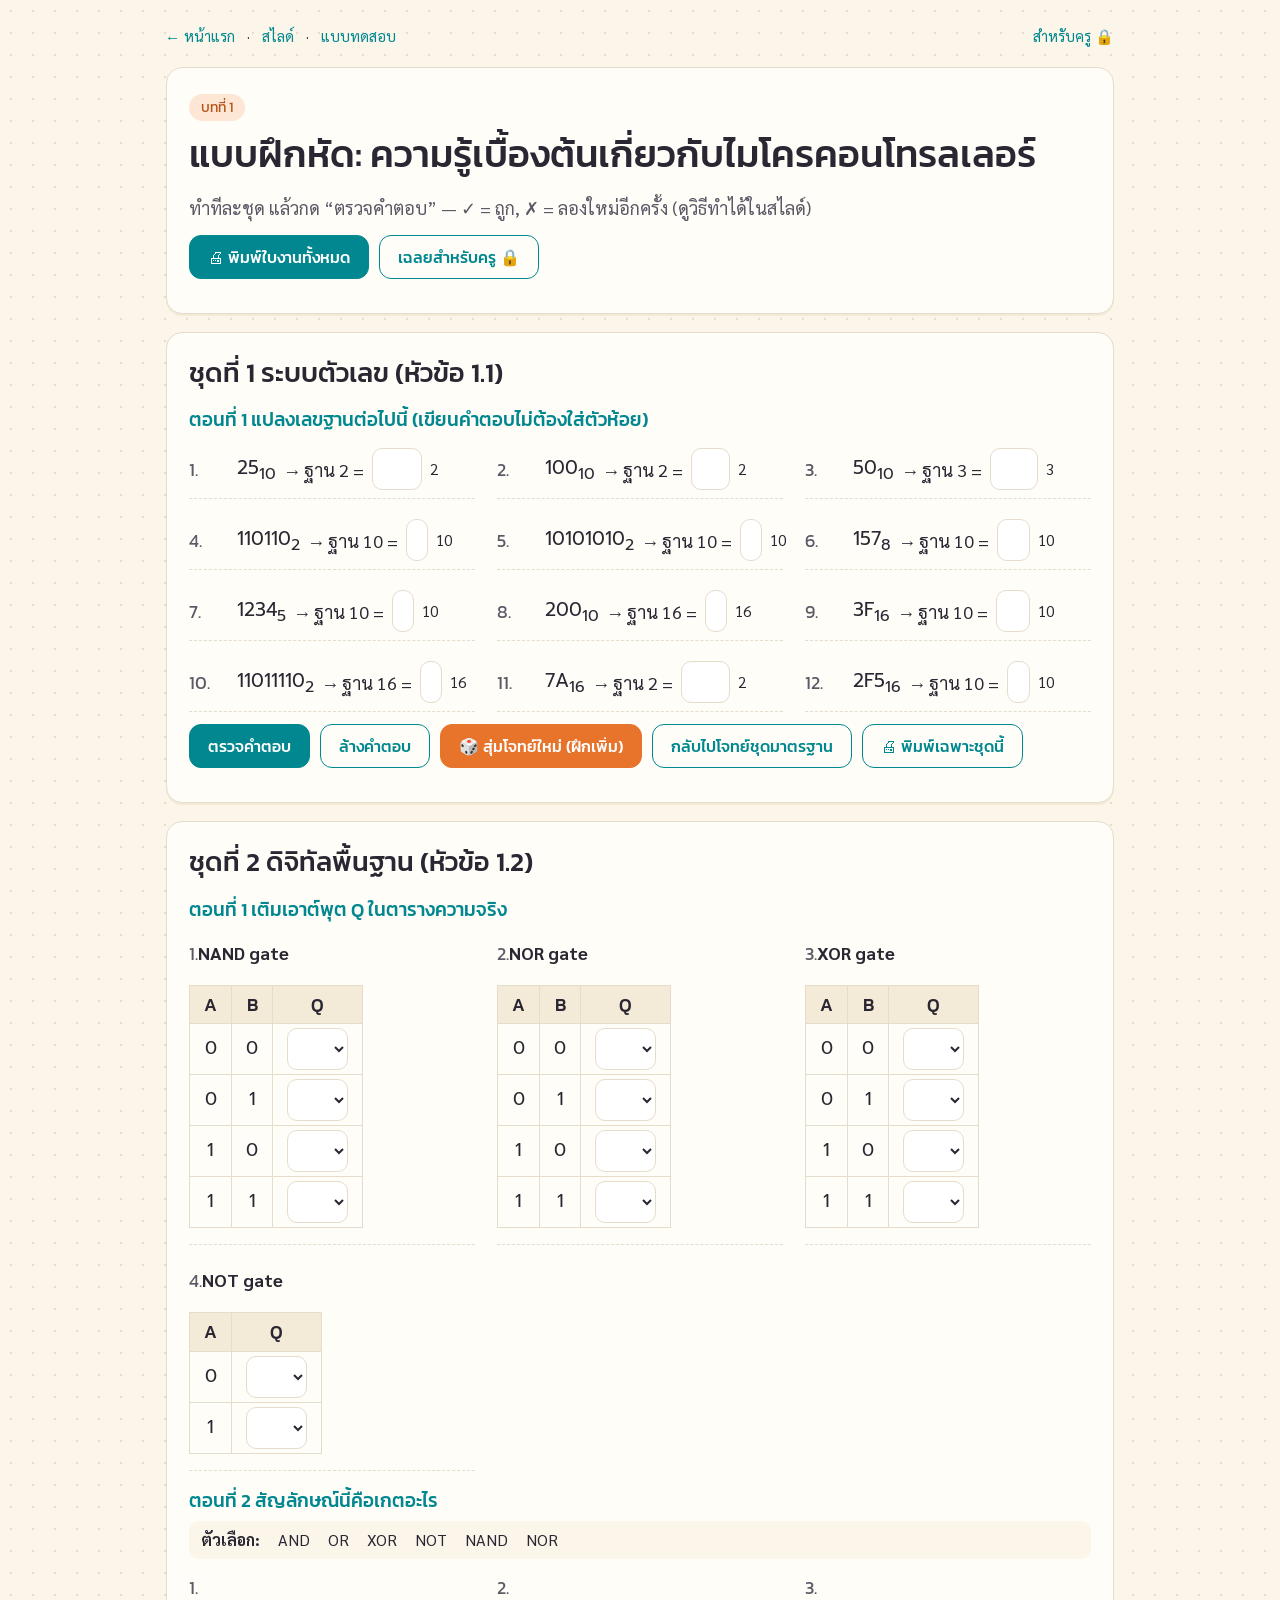
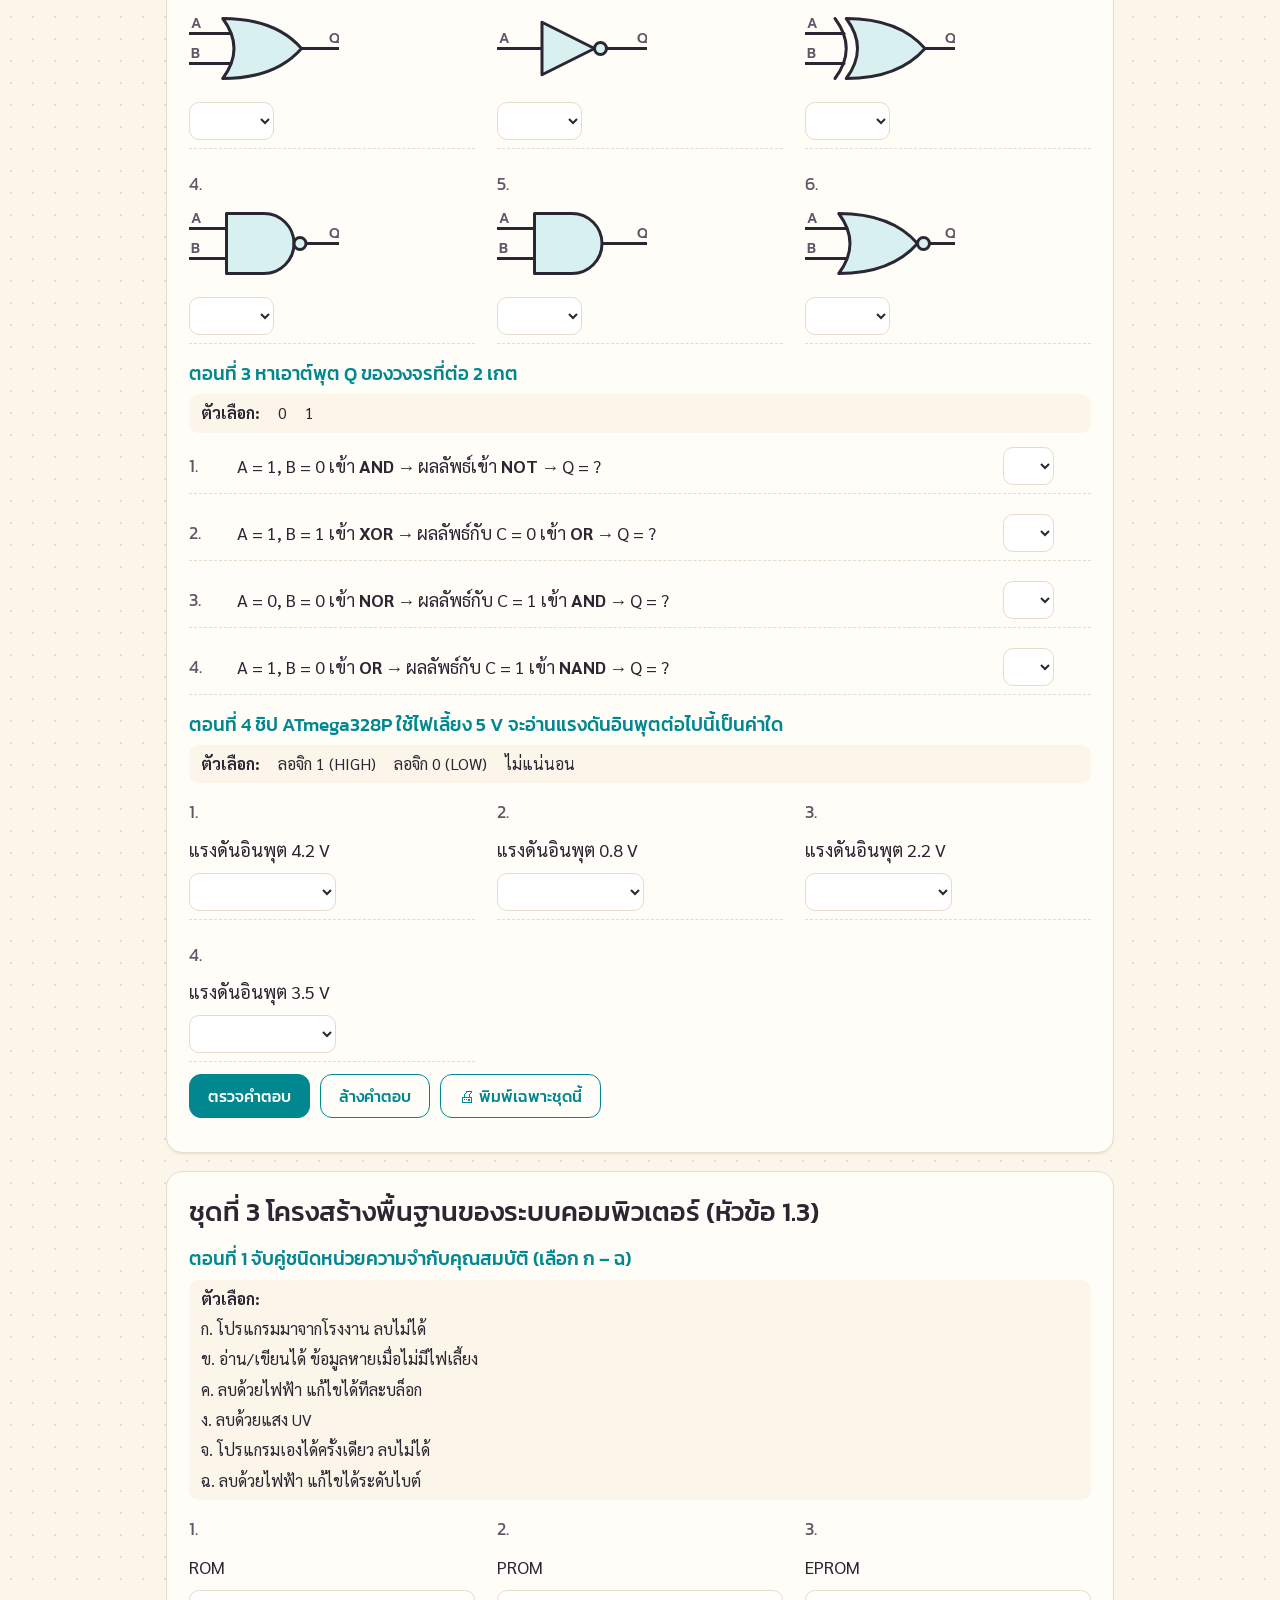
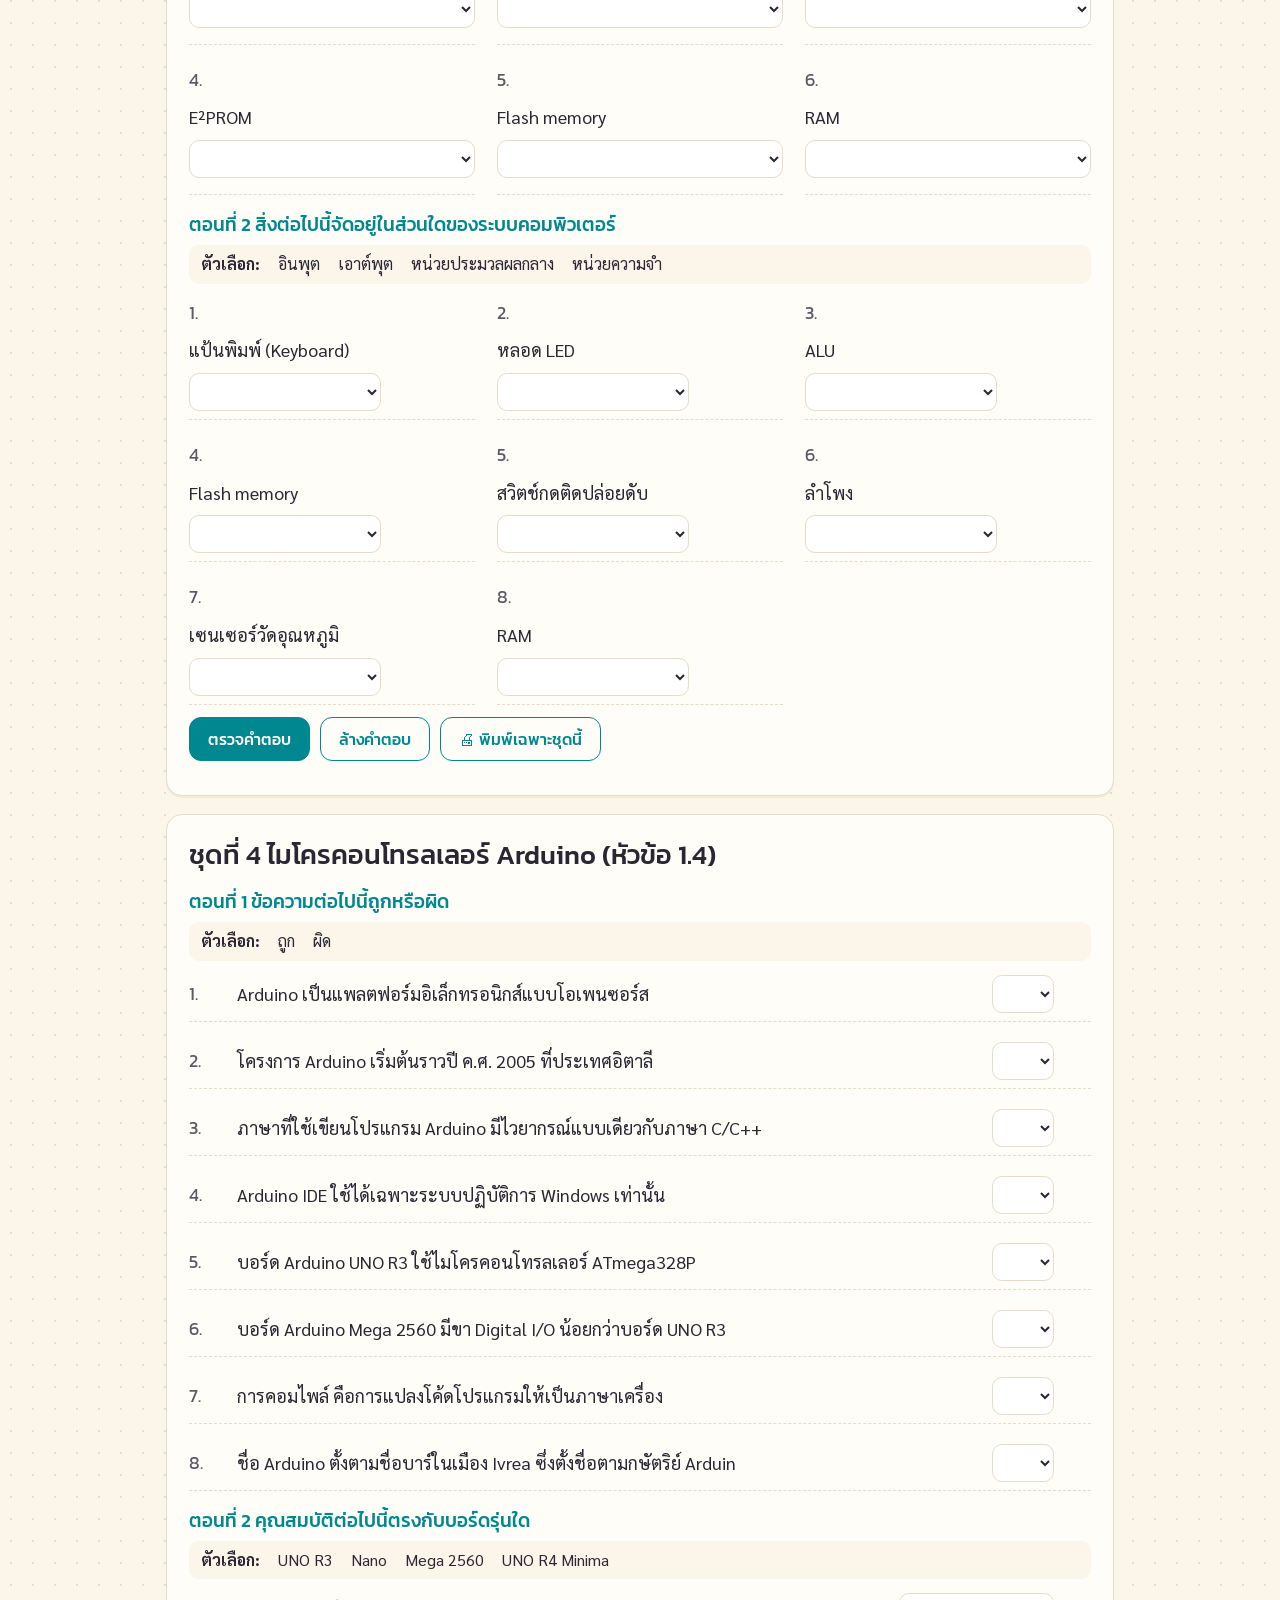
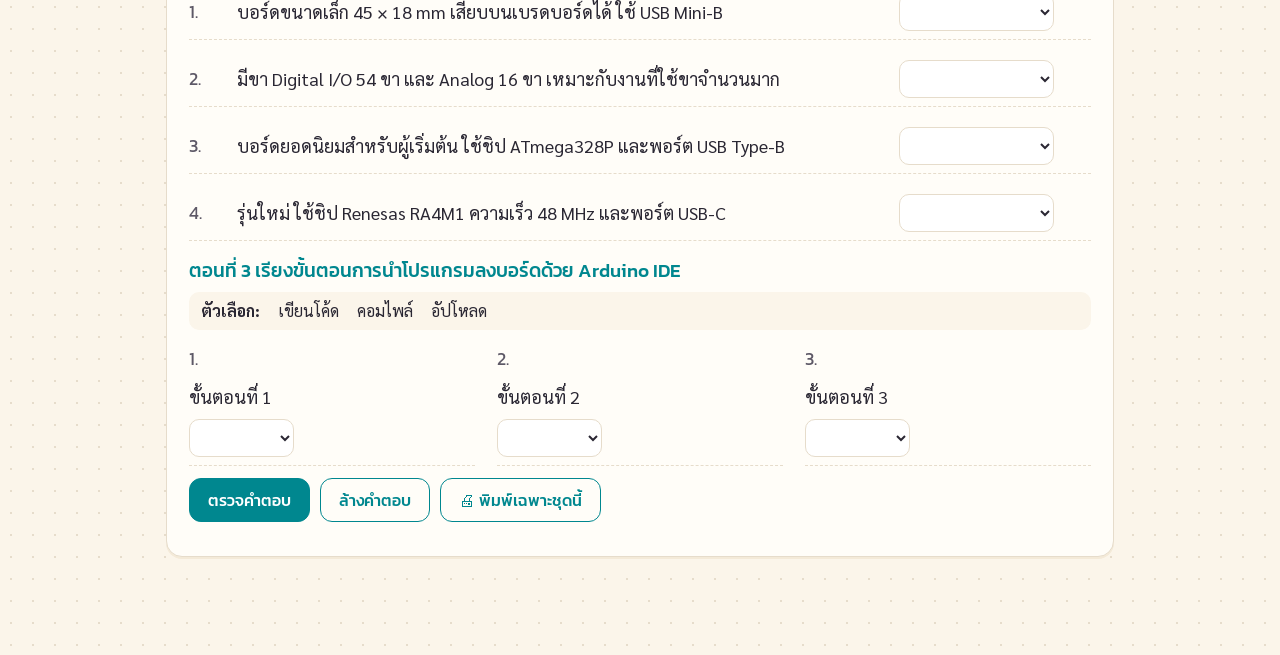
==== ch01/exercises.html @ 8cacf031 "Add chapter 1 lesson site: slides, exercises, quiz, teacher answer key Co-Authored-By: Claude Opus 5" ====
<!DOCTYPE html>
<html lang="th">
<head>
<meta charset="UTF-8">
<meta name="viewport" content="width=device-width, initial-scale=1.0">
<title>แบบฝึกหัด บทที่ 1</title>
<meta name="description" content="แบบฝึกหัด บทที่ 1 ความรู้เบื้องต้นเกี่ยวกับไมโครคอนโทรลเลอร์ ตรวจคำตอบทันทีและพิมพ์เป็นใบงานได้">
<link rel="preconnect" href="https://fonts.googleapis.com">
<link rel="preconnect" href="https://fonts.gstatic.com" crossorigin>
<link href="https://fonts.googleapis.com/css2?family=Kanit:wght@400;500&family=Sarabun:wght@400;700&family=Prompt:wght@400;500;700&display=swap" rel="stylesheet">
<link rel="stylesheet" href="../assets/css/theme.css">
<style>
    .set-head { display: flex; flex-wrap: wrap; align-items: center; gap: 10px; justify-content: space-between; }
    .part { margin-top: 18px; }
    .part h3 { color: var(--teal); }
    .items { display: grid; grid-template-columns: repeat(auto-fill, minmax(270px, 1fr)); gap: 12px 22px; }
    .items.wide { grid-template-columns: 1fr; }
    .item { display: flex; align-items: center; flex-wrap: wrap; gap: 8px; padding: 8px 0; border-bottom: 1px dashed var(--line); }
    .item .no { font-family: var(--font-display); color: var(--ink-soft); min-width: 2.2em; }
    .item .val { font-family: var(--font-mono); font-size: 19px; }
    .item input[type=text] { width: 7.5em; }
    .item.conv { flex-wrap: nowrap; white-space: nowrap; }
    .item select { max-width: 100%; }
    .item.sym { flex-direction: column; align-items: flex-start; }
    .item.tt { flex-direction: column; align-items: flex-start; }
    .item .qtext { flex: 1 1 260px; }
    .feedback { font-weight: 600; min-width: 1.6em; }
    .score { font-family: var(--font-display); font-size: 18px; }
    .tt select { width: 3.6em; font-family: var(--font-mono); }
    .opts { display: flex; flex-wrap: wrap; gap: 4px 18px; font-size: 16px; background: var(--cream); border-radius: 10px; padding: 6px 12px; margin-bottom: 6px; }
    .opts.col { flex-direction: column; }
    .random-note { display: none; }
    .random .random-note { display: block; }
    .sheet-head { border: 1.5px solid #000; padding: 8px 12px; margin-bottom: 8mm; font-size: 12.5pt; }
    .sheet-head .line { display: flex; gap: 16px; flex-wrap: wrap; margin-top: 4px; }
    .sheet-head .line span { white-space: nowrap; }
    @media (max-width: 560px) { .items { grid-template-columns: 1fr; } }
    @media print {
        .set + .set { break-before: page; }
        body[data-print-set] .set { display: none; }
        body[data-print-set="s1"] .set[data-set="s1"], body[data-print-set="s2"] .set[data-set="s2"],
        body[data-print-set="s3"] .set[data-set="s3"], body[data-print-set="s4"] .set[data-set="s4"] { display: block; break-before: auto; }
        .items { grid-template-columns: 1fr 1fr; gap: 2mm 10mm; }
        .items.wide { grid-template-columns: 1fr; }
        .item { padding: 2.5mm 0; border-bottom: none; }
        .doc .item input[type=text] { width: 34mm; }
        .doc .item select { min-width: 30mm; }
        .doc .tt select { min-width: 12mm; width: 12mm; }
        .score { display: none; }
        .opts { background: none; border: 1px solid #999; font-size: 12pt; }
        .part { break-inside: avoid; }
        .item.sym .gate-svg { margin: 1mm 0; }
        .gate-svg { width: 34mm; height: 17mm; }
    }
</style>
</head>
<body class="doc">
<div class="doc-wrap">
    <nav class="topbar no-print">
        <a href="../index.html">← หน้าแรก</a> · <a href="slides.html">สไลด์</a> · <a href="quiz.html">แบบทดสอบ</a>
        <span class="spacer"></span>
        <a href="answers.html">สำหรับครู 🔒</a>
    </nav>

    <!-- หัวกระดาษใบงาน (แสดงเฉพาะตอนพิมพ์) -->
    <div class="sheet-head print-only">
        <b>ใบงาน/แบบฝึกหัด บทที่ 1 ความรู้เบื้องต้นเกี่ยวกับไมโครคอนโทรลเลอร์</b> · วิชาไมโครคอนโทรลเลอร์
        <div class="line"><span>ชื่อ-สกุล ......................................................</span><span>ชั้น ...............</span><span>เลขที่ ........</span></div>
        <div class="line"><span>วันที่ ......../......../........</span><span>คะแนนที่ได้ ............ / <span class="total-print"></span></span></div>
    </div>

    <header class="card no-print">
        <span class="chip orange">บทที่ 1</span>
        <h1 style="margin-top:8px">แบบฝึกหัด: ความรู้เบื้องต้นเกี่ยวกับไมโครคอนโทรลเลอร์</h1>
        <p class="muted" style="margin:0">ทำทีละชุด แล้วกด “ตรวจคำตอบ” — ✓ = ถูก, ✗ = ลองใหม่อีกครั้ง (ดูวิธีทำได้ในสไลด์)</p>
        <div class="btn-row">
            <button class="btn" type="button" data-print="all">🖨 พิมพ์ใบงานทั้งหมด</button>
            <a class="btn ghost" href="answers.html">เฉลยสำหรับครู 🔒</a>
        </div>
    </header>

    <main id="sets"></main>
</div>

<script src="../assets/js/common.js"></script>
<script src="../assets/js/gates.js"></script>
<script src="exercises-data.js"></script>
<script src="check-data.js"></script>
<script>
/* ===========================================
   แบบฝึกหัด: สร้างโจทย์จาก exercises-data.js, ตรวจคำตอบด้วยค่าแฮชใน check-data.js
   =========================================== */
(function () {
    const C = LessonCommon, E = window.EXERCISES, H = window.CHECK;
    const root = document.getElementById('sets');
    const TH = ['ก', 'ข', 'ค', 'ง', 'จ', 'ฉ'];
    let total = 0;

    function convLabel(it) {
        return `<span class="val">${C.esc(it.value)}<sub>${it.from}</sub></span> → ฐาน ${it.to} =`;
    }

    function itemHTML(it, n) {
        const no = `<span class="no">${n}.</span>`;
        if (it.type === 'conv') {
            return `<div class="item conv" data-id="${it.id}">${no}${convLabel(it)}
                <input type="text" inputmode="text" autocomplete="off" aria-label="คำตอบข้อ ${n}"><sub>${it.to}</sub><span class="feedback"></span></div>`;
        }
        if (it.type === 'tt') {
            const rows = it.gate === 'NOT' ? [[0], [1]] : [[0, 0], [0, 1], [1, 0], [1, 1]];
            const head = it.gate === 'NOT' ? '<th>A</th><th>Q</th>' : '<th>A</th><th>B</th><th>Q</th>';
            const body = rows.map(r => `<tr>${r.map(v => `<td>${v}</td>`).join('')}<td><select aria-label="Q"><option value=""></option><option>0</option><option>1</option></select></td></tr>`).join('');
            return `<div class="item tt" data-id="${it.id}" data-tt="${it.gate}"><div>${no}<b>${it.gate} gate</b> <span class="feedback"></span></div>
                <table class="tt"><tr>${head}</tr>${body}</table></div>`;
        }
        const opts = '<option value=""></option>' + it.options.map(o => `<option>${C.esc(o)}</option>`).join('');
        if (it.gate) {
            return `<div class="item sym" data-id="${it.id}">${no}<span data-gate="${it.gate}"></span>
                <span><select aria-label="ชื่อเกตข้อ ${n}">${opts}</select> <span class="feedback"></span></span></div>`;
        }
        return `<div class="item" data-id="${it.id}">${no}<span class="qtext">${it.q}</span>
            <select aria-label="คำตอบข้อ ${n}">${opts}</select><span class="feedback"></span></div>`;
    }

    function partHTML(p) {
        const wide = p.items.some(it => it.type === 'pick' && !it.gate && (it.q || '').length > 26);
        let n = 0;
        // ตัวเลือกที่ใช้ร่วมกันทั้งตอน แสดงเป็นรายการ (จำเป็นตอนพิมพ์ เพราะกระดาษมองไม่เห็นในช่องเลือก)
        const o = p.items[0].options;
        const shared = o && p.items.every(it => it.options && it.options.join('|') === o.join('|'));
        const optList = shared ? `<div class="opts${o.some(x => x.length > 20) ? ' col' : ''}"><b>ตัวเลือก:</b> ${o.map(x => `<span>${C.esc(x)}</span>`).join('')}</div>` : '';
        return `<div class="part"><h3>${p.title}</h3>${optList}<div class="items${wide ? ' wide' : ''}">${p.items.map(it => itemHTML(it, ++n)).join('')}</div></div>`;
    }

    function countItems(set) {
        return set.parts.reduce((a, p) => a + p.items.reduce((b, it) => b + (it.type === 'tt' ? (it.gate === 'NOT' ? 2 : 4) : 1), 0), 0);
    }

    function renderSet(set) {
        const sec = document.createElement('section');
        sec.className = 'card set';
        sec.dataset.set = set.id;
        const max = countItems(set);
        total += max;
        sec.innerHTML = `
            <div class="set-head"><h2 style="margin:0">${set.title}</h2><span class="score" aria-live="polite"></span></div>
            <p class="note random-note no-print">โหมดฝึกเพิ่ม: โจทย์สุ่มใหม่ ตรวจแล้วจะแสดงคำตอบที่ถูกให้ด้วย</p>
            <div class="parts">${set.parts.map(partHTML).join('')}</div>
            <div class="btn-row">
                <button class="btn" type="button" data-act="check">ตรวจคำตอบ</button>
                <button class="btn ghost" type="button" data-act="clear">ล้างคำตอบ</button>
                ${set.random ? '<button class="btn orange" type="button" data-act="random">🎲 สุ่มโจทย์ใหม่ (ฝึกเพิ่ม)</button><button class="btn ghost" type="button" data-act="std">กลับไปโจทย์ชุดมาตรฐาน</button>' : ''}
                <button class="btn ghost" type="button" data-print="${set.id}">🖨 พิมพ์เฉพาะชุดนี้</button>
            </div>`;
        sec.dataset.max = max;
        root.appendChild(sec);
        Gates.render(sec);
    }

    /* --- ตรวจคำตอบ --- */
    function mark(el, ok) {
        el.classList.toggle('is-ok', ok === true);
        el.classList.toggle('is-bad', ok === false);
    }

    function checkSet(sec) {
        let got = 0;
        const random = sec.classList.contains('random');
        sec.querySelectorAll('.item').forEach(div => {
            const fb = div.querySelector('.feedback');
            if (div.classList.contains('tt')) {
                const fn = Gates.FN[div.dataset.tt];
                let all = true;
                div.querySelectorAll('tr').forEach((tr, i) => {
                    if (i === 0) return;
                    const ins = Array.from(tr.querySelectorAll('td')).slice(0, -1).map(td => +td.textContent);
                    const sel = tr.querySelector('select');
                    if (sel.value === '') { mark(sel, null); all = false; return; }
                    const ok = +sel.value === fn(...ins);
                    mark(sel, ok); if (ok) got++; else all = false;
                });
                fb.innerHTML = all ? '<span class="ok">✓</span>' : '';
                return;
            }
            const inp = div.querySelector('input, select');
            if (inp.value.trim() === '') { mark(inp, null); fb.textContent = ''; return; }
            let ok;
            if (random) {
                ok = C.norm(inp.value) === C.norm(div.dataset.ans);
            } else {
                ok = C.answerHash(H.salt, div.dataset.id, inp.value) === H.h[div.dataset.id];
            }
            mark(inp, ok);
            if (ok) got++;
            fb.innerHTML = ok ? '<span class="ok">✓</span>' : '<span class="bad">✗</span>' + (random ? ` <span class="muted">(${C.esc(div.dataset.ans)})</span>` : '');
        });
        sec.querySelector('.score').textContent = `ได้ ${got} / ${sec.dataset.max} คะแนน`;
    }

    function clearSet(sec) {
        sec.querySelectorAll('input, select').forEach(i => { i.value = ''; mark(i, null); });
        sec.querySelectorAll('.feedback').forEach(f => f.textContent = '');
        sec.querySelector('.score').textContent = '';
    }

    /* --- โหมดสุ่มโจทย์ชุดที่ 1 (คำตอบคำนวณจากโจทย์) --- */
    function randomItems() {
        const r = (a, b) => a + Math.floor(Math.random() * (b - a + 1));
        const kinds = [
            () => ({ value: String(r(10, 255)), from: 10, to: 2 }),
            () => ({ value: String(r(10, 255)), from: 10, to: 2 }),
            () => ({ value: String(r(20, 120)), from: 10, to: [3, 4, 5, 8][r(0, 3)] }),
            () => ({ value: r(5, 255).toString(2), from: 2, to: 10 }),
            () => ({ value: r(5, 255).toString(2), from: 2, to: 10 }),
            () => { const b = [3, 5, 8][r(0, 2)]; return { value: r(20, 400).toString(b), from: b, to: 10 }; },
            () => ({ value: String(r(30, 999)), from: 10, to: 16 }),
            () => ({ value: r(16, 4095).toString(16).toUpperCase(), from: 16, to: 10 }),
            () => ({ value: r(16, 255).toString(2), from: 2, to: 16 }),
            () => ({ value: r(16, 255).toString(16).toUpperCase(), from: 16, to: 2 }),
            () => ({ value: String(r(256, 2000)), from: 10, to: 16 }),
            () => ({ value: r(256, 4095).toString(16).toUpperCase(), from: 16, to: 10 })
        ];
        return kinds.map((k, i) => Object.assign({ id: 'r' + i, type: 'conv' }, k()));
    }

    function setRandom(sec, on) {
        const set = E.sets.find(s => s.id === sec.dataset.set);
        const items = on ? randomItems() : set.parts[0].items;
        sec.classList.toggle('random', on);
        const part = { title: set.parts[0].title, items };
        sec.querySelector('.parts').innerHTML = partHTML(part);
        if (on) items.forEach(it => {
            sec.querySelector(`[data-id="${it.id}"]`).dataset.ans = parseInt(it.value, it.from).toString(it.to).toUpperCase();
        });
        sec.querySelector('.score').textContent = '';
    }

    /* --- พิมพ์ใบงาน (ช่องคำตอบว่าง) --- */
    function printSheet(which) {
        document.body.classList.add('print-blank');
        if (which !== 'all') document.body.dataset.printSet = which; else delete document.body.dataset.printSet;
        const max = which === 'all' ? total : +root.querySelector(`[data-set="${which}"]`).dataset.max;
        document.querySelector('.total-print').textContent = max;
        // โหมดสุ่มไม่ตรงกับเฉลย จึงกลับไปโจทย์มาตรฐานก่อนพิมพ์
        root.querySelectorAll('.set.random').forEach(sec => setRandom(sec, false));
        window.print();
    }
    window.addEventListener('afterprint', () => { document.body.classList.remove('print-blank'); delete document.body.dataset.printSet; });

    E.sets.forEach(renderSet);
    document.querySelector('.total-print').textContent = total;

    document.addEventListener('click', e => {
        const p = e.target.closest('[data-print]');
        if (p) { printSheet(p.dataset.print); return; }
        const b = e.target.closest('[data-act]'); if (!b) return;
        const sec = b.closest('.set');
        ({ check: () => checkSet(sec), clear: () => clearSet(sec), random: () => setRandom(sec, true), std: () => setRandom(sec, false) })[b.dataset.act]();
    });
})();
</script>
</body>
</html>
---- assets/css/theme.css ----
/* ===========================================
   THEME TOKENS — ใช้ร่วมกันทุกหน้า (สไลด์ แบบฝึกหัด แบบทดสอบ เฉลย)
   เปลี่ยนสีทั้งเว็บได้ที่ :root ด้านล่าง
   =========================================== */
:root {
    /* พื้นและหมึก — โทนขาวอบอุ่น */
    --paper: #fffdf8;
    --cream: #fbf5ea;
    --cream-deep: #f4ead8;
    --ink: #2a2733;
    --ink-soft: #5d5866;
    --line: #e6dccb;

    /* สีเน้น */
    --teal: #00878f;          /* โทนเดียวกับสี Arduino */
    --teal-soft: #d8f0ef;
    --orange: #e8742c;
    --orange-soft: #fde6d4;
    --sun: #f7b733;
    --sun-soft: #fff1cc;
    --blue: #3b6fd4;
    --blue-soft: #dfe8fa;
    --rose: #d6455d;
    --rose-soft: #fbe0e4;
    --green: #2e9b57;
    --green-soft: #dcf3e3;

    /* ลอจิก 1 / 0 */
    --hi: #e8742c;
    --lo: #a8a1b0;

    /* ฟอนต์: หัวข้อ Kanit / เนื้อหา Sarabun (ไทยมีหัว อ่านง่ายบนโปรเจกเตอร์) / ตัวเลข Prompt
       (เลือกฟอนต์ที่เลข 0 ไม่มีขีดทับ เพื่อไม่ให้สับสนกับ Ø ตอนเรียนเลขฐาน) */
    --font-display: 'Kanit', 'Sarabun', sans-serif;
    --font-body: 'Sarabun', sans-serif;
    --font-mono: 'Prompt', 'Sarabun', sans-serif;
}

* { box-sizing: border-box; }
body { font-variant-numeric: tabular-nums; }

/* ===========================================
   DOCUMENT PAGES (index / exercises / quiz / answers)
   =========================================== */
body.doc {
    margin: 0;
    background: var(--cream);
    background-image: radial-gradient(var(--line) 1px, transparent 1px);
    background-size: 22px 22px;
    color: var(--ink);
    font-family: var(--font-body);
    font-size: 18px;
    line-height: 1.65;
}

.doc-wrap {
    max-width: 980px;
    margin: 0 auto;
    padding: 24px 16px 80px;
}

.doc h1, .doc h2, .doc h3 {
    font-family: var(--font-display);
    font-weight: 500;
    line-height: 1.3;
    margin: 0 0 .4em;
}
.doc h1 { font-size: clamp(26px, 4vw, 38px); }
.doc h2 { font-size: clamp(21px, 3vw, 27px); }
.doc h3 { font-size: 19px; }

.doc a { color: var(--teal); }

.topbar {
    display: flex;
    align-items: center;
    gap: 12px;
    flex-wrap: wrap;
    margin-bottom: 18px;
    font-size: 15px;
}
.topbar a { text-decoration: none; }
.topbar .spacer { flex: 1; }

.card {
    background: var(--paper);
    border: 1px solid var(--line);
    border-radius: 16px;
    padding: 22px 22px;
    margin: 0 0 18px;
    box-shadow: 0 2px 0 var(--cream-deep);
}

.chip {
    display: inline-block;
    padding: 2px 12px;
    border-radius: 999px;
    font-size: 14px;
    font-family: var(--font-display);
    background: var(--teal-soft);
    color: var(--teal);
}
.chip.orange { background: var(--orange-soft); color: #b5531a; }
.chip.blue { background: var(--blue-soft); color: var(--blue); }
.chip.rose { background: var(--rose-soft); color: var(--rose); }
.chip.sun { background: var(--sun-soft); color: #9a6a00; }

.btn {
    display: inline-flex;
    align-items: center;
    gap: 8px;
    font: 500 16px var(--font-display);
    padding: 9px 18px;
    border-radius: 12px;
    border: 1.5px solid var(--teal);
    background: var(--teal);
    color: #fff;
    cursor: pointer;
    text-decoration: none;
}
.btn:hover { filter: brightness(1.08); }
.btn.ghost { background: var(--paper); color: var(--teal); }
.doc a.btn { color: #fff; }
.doc a.btn.ghost { color: var(--teal); }
.btn.orange { background: var(--orange); border-color: var(--orange); }
.btn.small { padding: 5px 12px; font-size: 14px; border-radius: 9px; }
.btn:focus-visible, input:focus-visible, select:focus-visible { outline: 3px solid var(--sun); outline-offset: 2px; }

.btn-row { display: flex; flex-wrap: wrap; gap: 10px; margin: 12px 0; }

.doc input[type=text], .doc input[type=password], .doc select {
    font: 18px var(--font-mono);
    padding: 6px 10px;
    border: 1.5px solid var(--line);
    border-radius: 10px;
    background: #fff;
    color: var(--ink);
    min-width: 0;
}
.doc input.name-field { font-family: var(--font-body); }
.doc select { font-family: var(--font-body); font-size: 17px; }

.ok { color: var(--green); font-weight: 600; }
.bad { color: var(--rose); font-weight: 600; }
.is-ok { border-color: var(--green) !important; background: var(--green-soft) !important; }
.is-bad { border-color: var(--rose) !important; background: var(--rose-soft) !important; }

.muted { color: var(--ink-soft); }
.note {
    border-left: 4px solid var(--sun);
    background: var(--sun-soft);
    padding: 10px 14px;
    border-radius: 0 10px 10px 0;
    font-size: 16px;
}

table.tt { border-collapse: collapse; margin: 8px 0; font-family: var(--font-mono); }
table.tt th, table.tt td { border: 1px solid var(--line); padding: 4px 14px; text-align: center; }
table.tt th { background: var(--cream-deep); font-family: var(--font-display); font-weight: 500; }

.gate-svg { width: 150px; height: 75px; }
.gate-svg path, .gate-svg circle { stroke: var(--ink); stroke-width: 4; fill: var(--teal-soft); stroke-linejoin: round; }
.gate-svg line, .gate-svg .wire { stroke: var(--ink); stroke-width: 4; fill: none; stroke-linecap: round; }
.gate-svg text { font: 600 18px var(--font-mono); fill: var(--ink-soft); stroke: none; }

.print-only { display: none; }

/* ===========================================
   PRINT (A4) — ใบงาน / ข้อสอบ / เฉลย
   =========================================== */
@page { size: A4 portrait; margin: 14mm 14mm 16mm; }

@media print {
    body.doc { background: #fff; font-size: 13.5pt; line-height: 1.5; }
    .doc-wrap { max-width: none; padding: 0; }
    .no-print, .topbar, .btn, .btn-row { display: none !important; }
    .print-only { display: block; }
    .card { border: none; box-shadow: none; padding: 0; margin: 0 0 10mm; background: none; }
    h2, h3 { break-after: avoid; }
    .item, .q, .avoid-break { break-inside: avoid; }
    .page-break { break-before: page; }
    .chip { border: 1px solid #999; background: none !important; color: #000 !important; }
    .doc input[type=text], .doc select {
        border: none;
        border-bottom: 1.2px dotted #000;
        border-radius: 0;
        background: none !important;
        -webkit-appearance: none;
        appearance: none;
    }
    .is-ok, .is-bad { background: none !important; }
    .feedback { display: none !important; }
    body.print-blank .doc input[type=text], body.print-blank .doc select { color: transparent !important; }
    a { color: #000; text-decoration: none; }
}
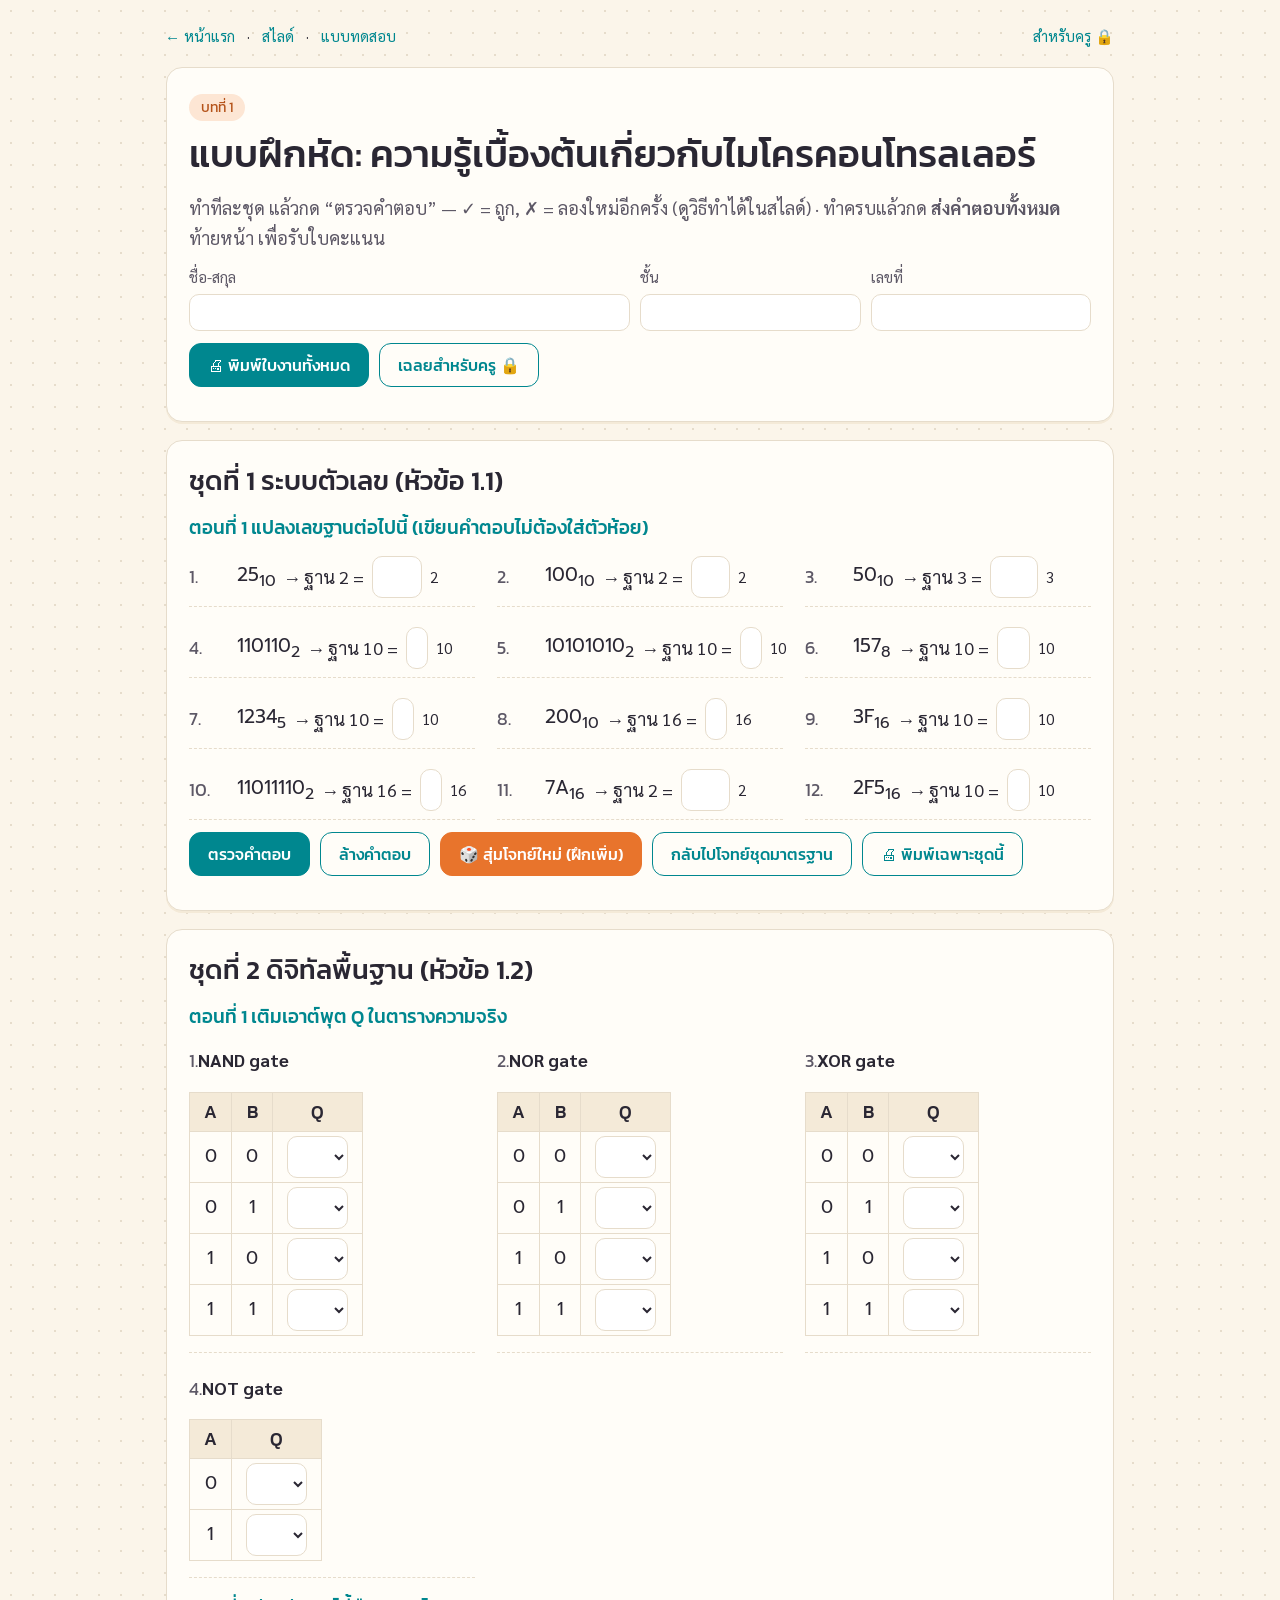
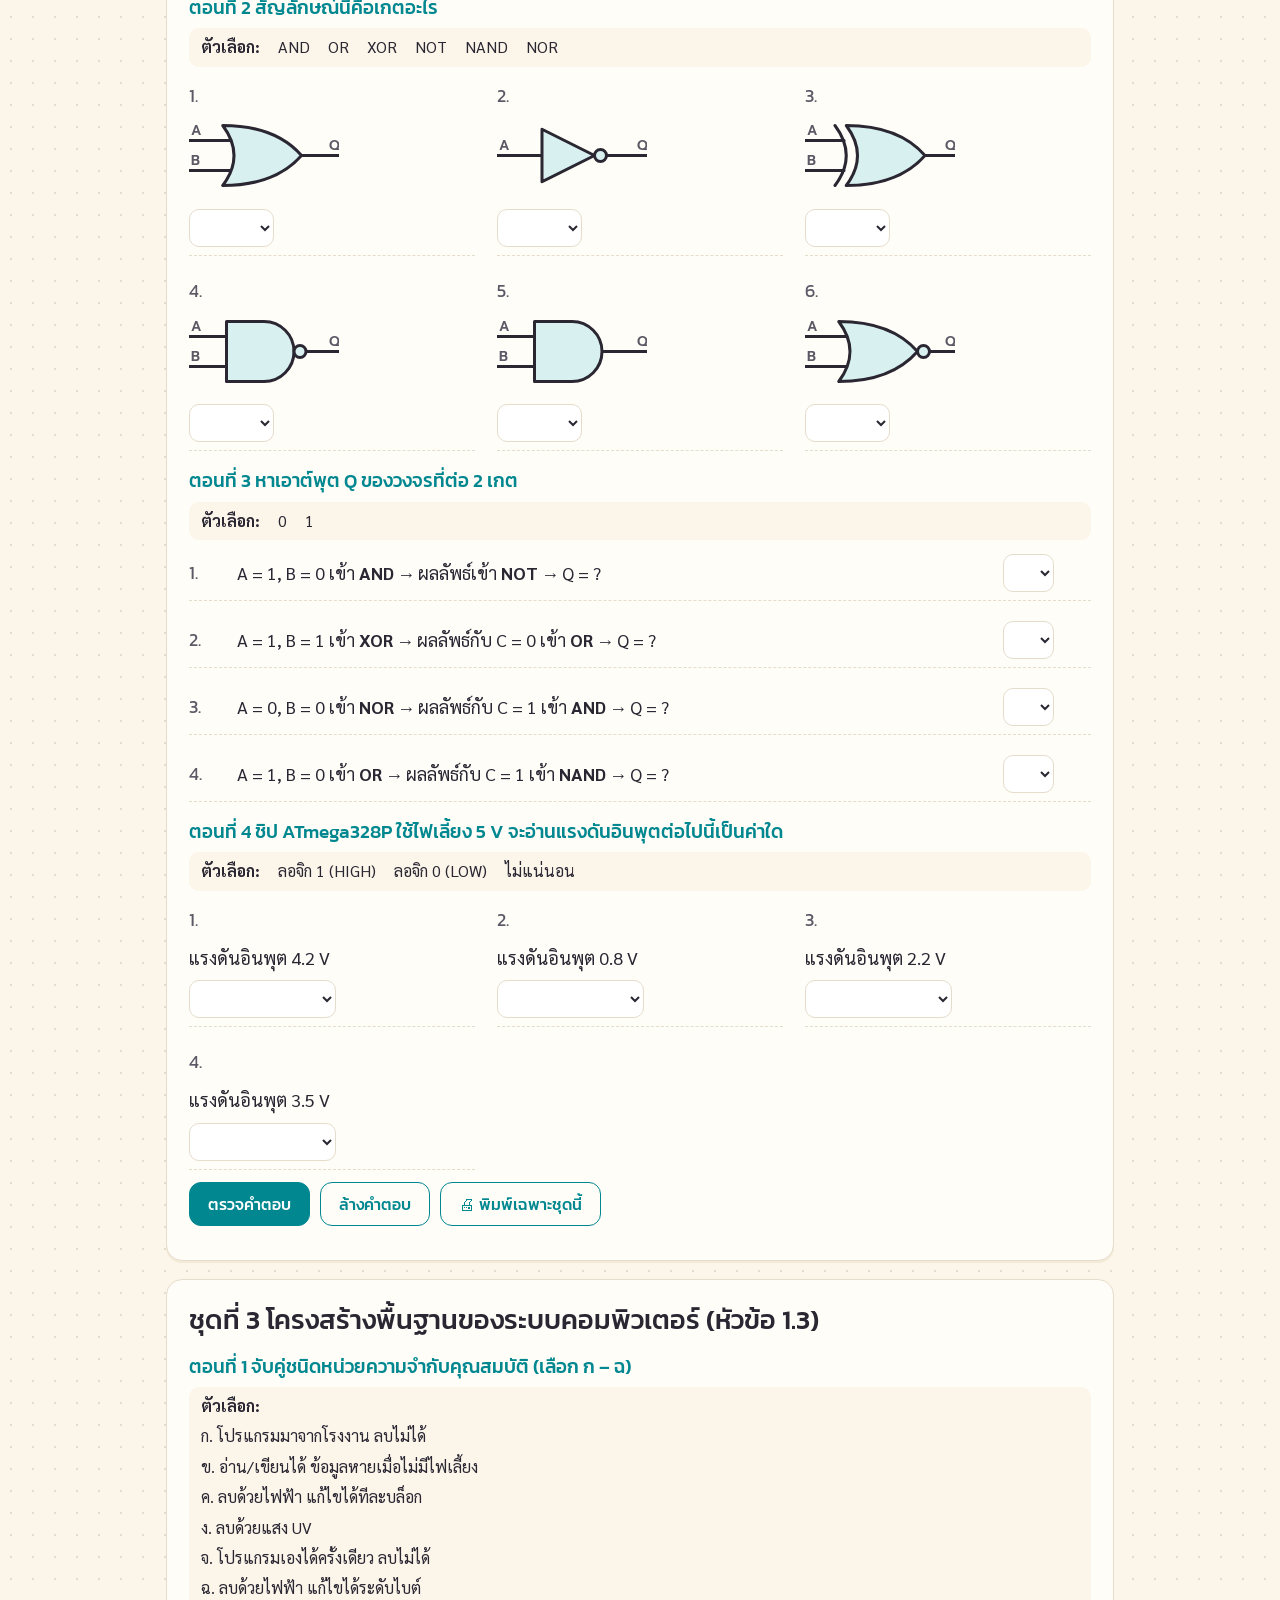
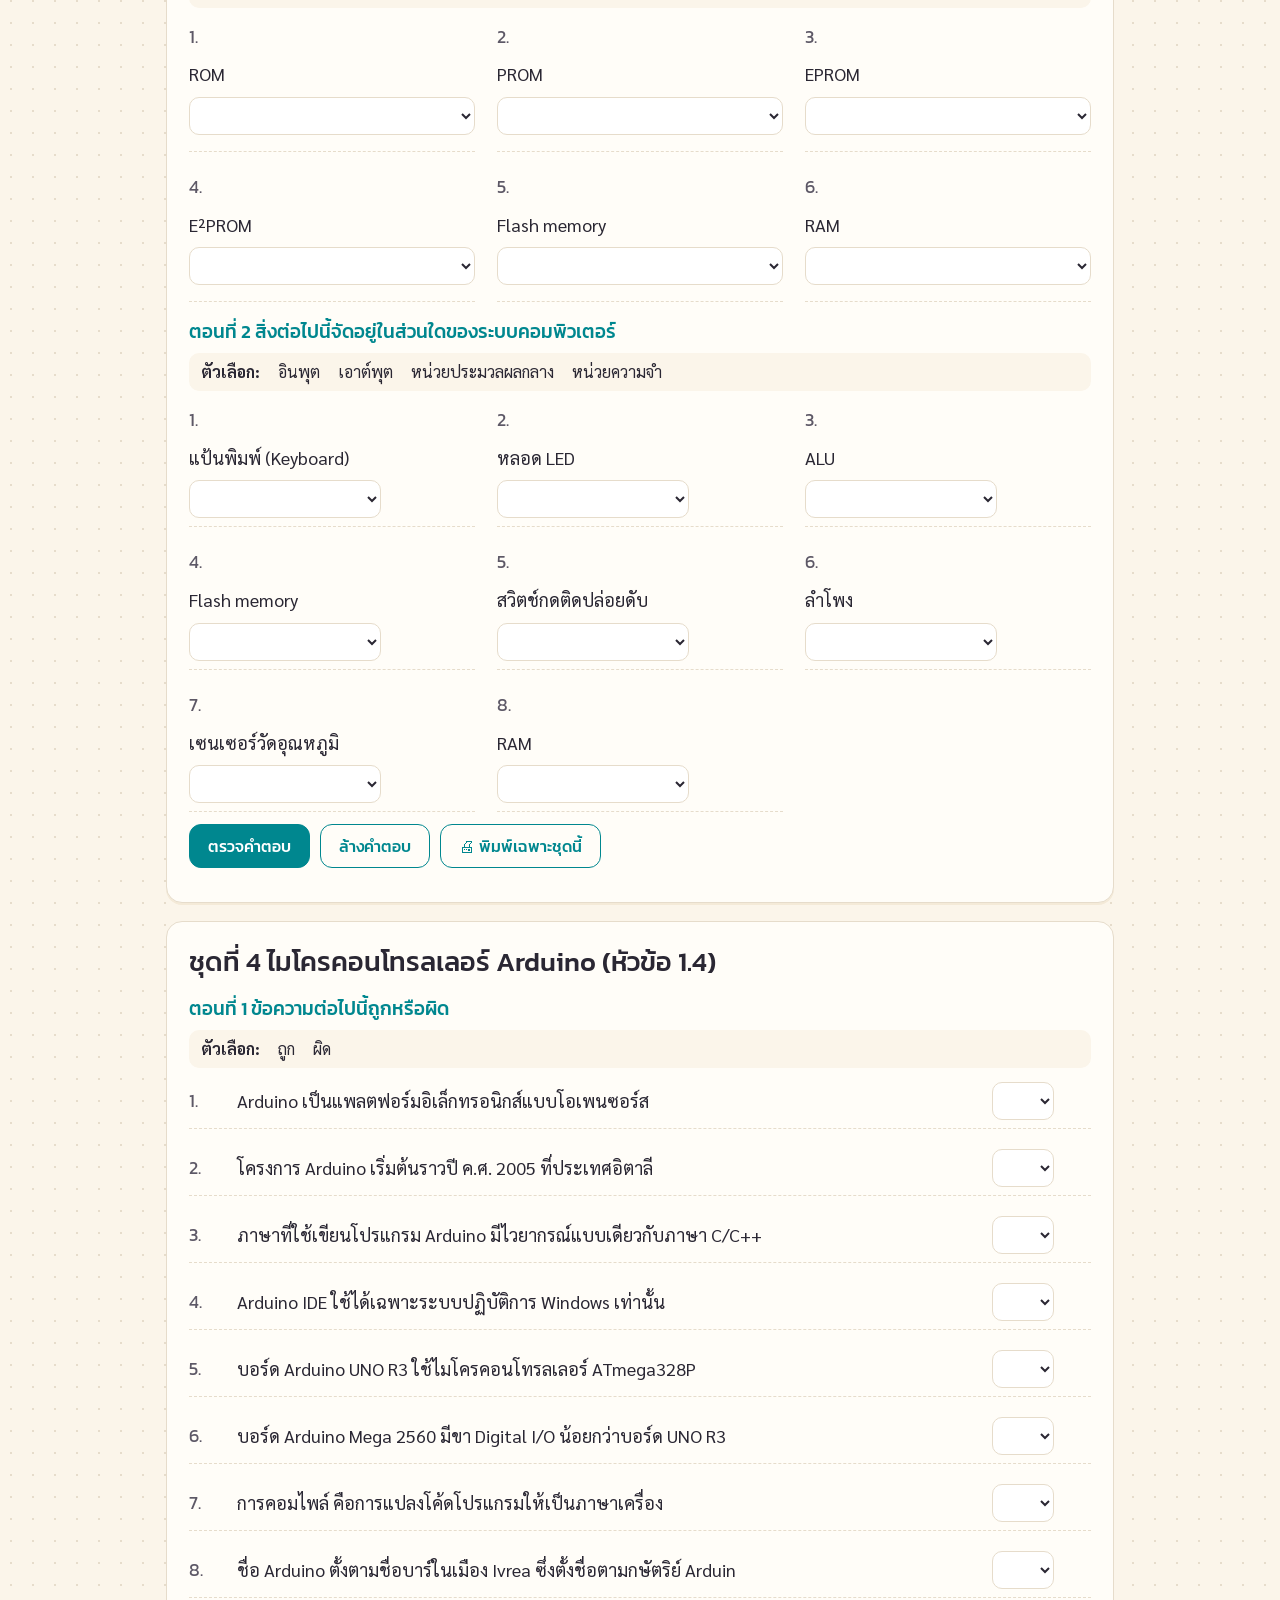
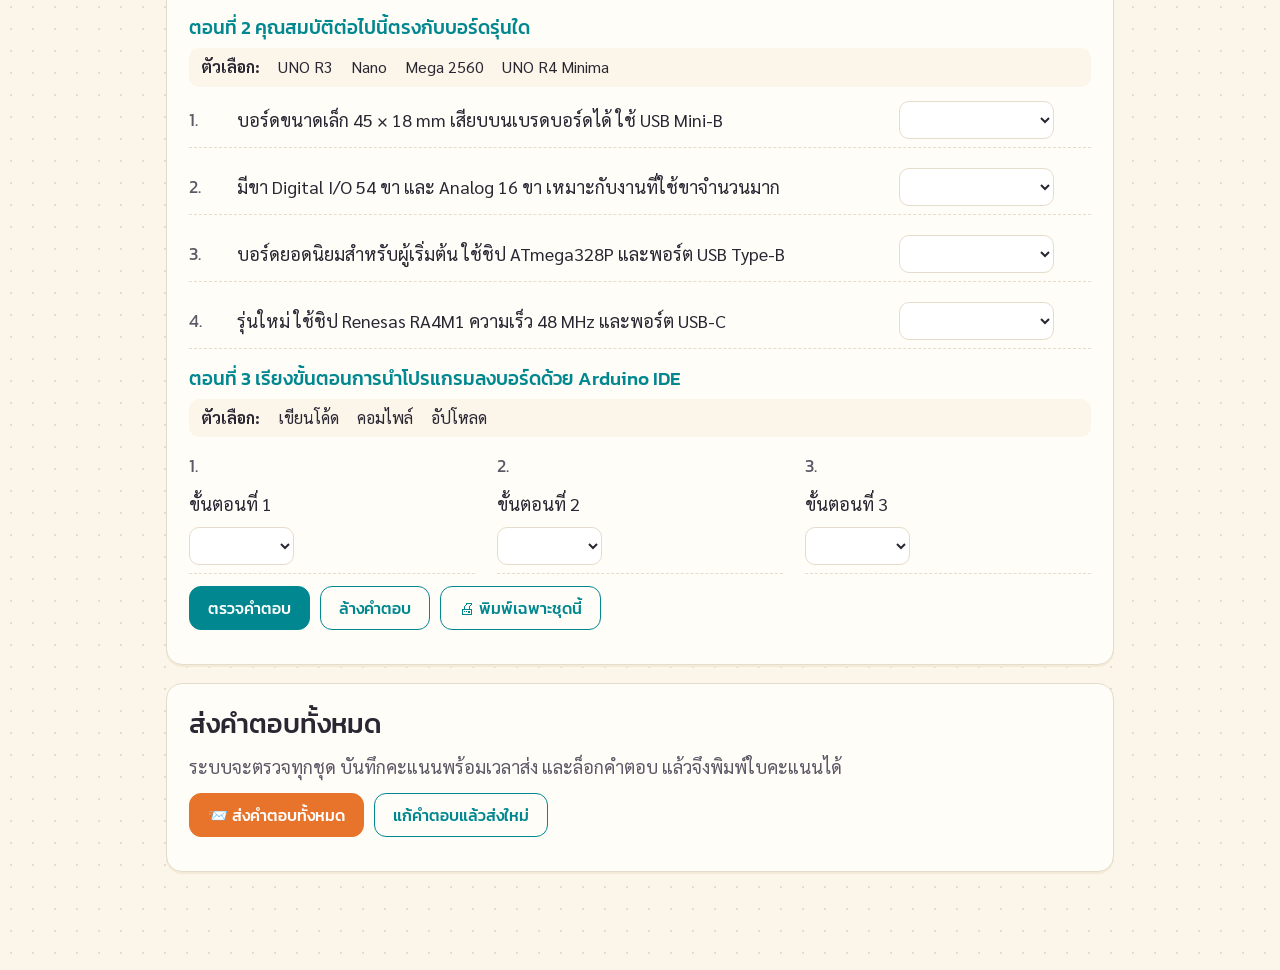
==== commit 93ce7e47: "Add submit + printable score sheet to quiz and exercises Students submit once, the score and submit " ====
--- a/ch01/exercises.html
+++ b/ch01/exercises.html
@@ -29,6 +29,12 @@
     .tt select { width: 3.6em; font-family: var(--font-mono); }
     .opts { display: flex; flex-wrap: wrap; gap: 4px 18px; font-size: 16px; background: var(--cream); border-radius: 10px; padding: 6px 12px; margin-bottom: 6px; }
     .opts.col { flex-direction: column; }
+    .who { display: grid; grid-template-columns: 2fr 1fr 1fr; gap: 10px; }
+    .who label { display: flex; flex-direction: column; font-size: 15px; color: var(--ink-soft); gap: 4px; }
+    .who input { width: 100%; }
+    .btn:disabled { opacity: .45; cursor: not-allowed; }
+    #result .big { font: 500 40px var(--font-display); color: var(--teal); }
+    @media (max-width: 620px) { .who { grid-template-columns: 1fr 1fr; } .who label:first-child { grid-column: 1 / -1; } }
     .random-note { display: none; }
     .random .random-note { display: block; }
     .sheet-head { border: 1.5px solid #000; padding: 8px 12px; margin-bottom: 8mm; font-size: 12.5pt; }
@@ -72,7 +78,12 @@
     <header class="card no-print">
         <span class="chip orange">บทที่ 1</span>
         <h1 style="margin-top:8px">แบบฝึกหัด: ความรู้เบื้องต้นเกี่ยวกับไมโครคอนโทรลเลอร์</h1>
-        <p class="muted" style="margin:0">ทำทีละชุด แล้วกด “ตรวจคำตอบ” — ✓ = ถูก, ✗ = ลองใหม่อีกครั้ง (ดูวิธีทำได้ในสไลด์)</p>
+        <p class="muted" style="margin:0 0 12px">ทำทีละชุด แล้วกด “ตรวจคำตอบ” — ✓ = ถูก, ✗ = ลองใหม่อีกครั้ง (ดูวิธีทำได้ในสไลด์) · ทำครบแล้วกด <b>ส่งคำตอบทั้งหมด</b> ท้ายหน้า เพื่อรับใบคะแนน</p>
+        <div class="who">
+            <label>ชื่อ-สกุล <input class="name-field" type="text" id="name" autocomplete="name"></label>
+            <label>ชั้น <input class="name-field" type="text" id="room"></label>
+            <label>เลขที่ <input class="name-field" type="text" id="no" inputmode="numeric"></label>
+        </div>
         <div class="btn-row">
             <button class="btn" type="button" data-print="all">🖨 พิมพ์ใบงานทั้งหมด</button>
             <a class="btn ghost" href="answers.html">เฉลยสำหรับครู 🔒</a>
@@ -80,12 +91,26 @@
     </header>
 
     <main id="sets"></main>
+
+    <section class="card no-print" id="submitBox">
+        <h2>ส่งคำตอบทั้งหมด</h2>
+        <p class="muted" style="margin:0 0 6px">ระบบจะตรวจทุกชุด บันทึกคะแนนพร้อมเวลาส่ง และล็อกคำตอบ แล้วจึงพิมพ์ใบคะแนนได้</p>
+        <div class="btn-row">
+            <button class="btn orange" type="button" id="submitAll">📨 ส่งคำตอบทั้งหมด</button>
+            <button class="btn ghost" type="button" id="unlockAll" hidden>แก้คำตอบแล้วส่งใหม่</button>
+        </div>
+        <div id="result" aria-live="polite"></div>
+    </section>
+
+    <!-- ใบรายงานคะแนน (สร้างหลังกดส่ง แสดงบนจอและพิมพ์ได้) -->
+    <section class="score-sheet" id="scoreSheet" hidden aria-label="ใบรายงานคะแนน"></section>
 </div>
 
 <script src="../assets/js/common.js"></script>
 <script src="../assets/js/gates.js"></script>
 <script src="exercises-data.js"></script>
 <script src="check-data.js"></script>
+<script src="../assets/js/scoresheet.js"></script>
 <script>
 /* ===========================================
    แบบฝึกหัด: สร้างโจทย์จาก exercises-data.js, ตรวจคำตอบด้วยค่าแฮชใน check-data.js
@@ -195,6 +220,7 @@
             fb.innerHTML = ok ? '<span class="ok">✓</span>' : '<span class="bad">✗</span>' + (random ? ` <span class="muted">(${C.esc(div.dataset.ans)})</span>` : '');
         });
         sec.querySelector('.score').textContent = `ได้ ${got} / ${sec.dataset.max} คะแนน`;
+        return got;
     }
 
     function clearSet(sec) {
@@ -250,10 +276,75 @@
     E.sets.forEach(renderSet);
     document.querySelector('.total-print').textContent = total;
 
+    /* --- ส่งคำตอบทั้งหมด: ตรวจทุกชุด บันทึกคะแนน+เวลา ล็อกคำตอบ แล้วสร้างใบคะแนน --- */
+    let loadedAt = Date.now(), startedAt = null, confirmBlank = false, locked = false;
+    root.addEventListener('input', () => { if (!startedAt) startedAt = Date.now(); confirmBlank = false; });
+    root.addEventListener('change', () => { if (!startedAt) startedAt = Date.now(); confirmBlank = false; });
+    const resBox = document.getElementById('result');
+    const who = () => ({ name: document.getElementById('name').value.trim(), room: document.getElementById('room').value.trim(), no: document.getElementById('no').value.trim() });
+
+    function setLocked(on) {
+        locked = on;
+        root.classList.toggle('locked', on);
+        root.querySelectorAll('input, select').forEach(i => { i.disabled = on; });
+        root.querySelectorAll('[data-act]').forEach(b => { b.disabled = on; });
+        ['name', 'room', 'no'].forEach(id => { document.getElementById(id).disabled = on; });
+        document.getElementById('submitAll').disabled = on;
+        document.getElementById('unlockAll').hidden = !on;
+    }
+
+    function submitAll() {
+        if (locked) return;
+        const w = who();
+        if (!w.name || !w.room || !w.no) { resBox.innerHTML = '<p class="bad">กรุณากรอก ชื่อ-สกุล ชั้น และเลขที่ ด้านบนให้ครบก่อนส่ง</p>'; document.getElementById('name').focus(); return; }
+        if (root.querySelector('.set.random')) { resBox.innerHTML = '<p class="bad">ชุดที่ 1 อยู่ในโหมดฝึกเพิ่ม (โจทย์สุ่ม) — กด “กลับไปโจทย์ชุดมาตรฐาน” แล้วทำให้ครบก่อนส่ง</p>'; return; }
+        const blank = Array.from(root.querySelectorAll('input, select')).filter(i => i.value.trim() === '').length;
+        if (blank && !confirmBlank) {
+            confirmBlank = true;
+            resBox.innerHTML = `<p class="bad">ยังไม่ได้ตอบ ${blank} ช่อง — ถ้าต้องการส่งเลย ให้กด “ส่งคำตอบทั้งหมด” อีกครั้ง</p>`;
+            return;
+        }
+        const sets = Array.from(root.querySelectorAll('.set')).map(sec => ({
+            id: sec.dataset.set, title: E.sets.find(x => x.id === sec.dataset.set).title, got: checkSet(sec), max: +sec.dataset.max
+        }));
+        const score = sets.reduce((a, x) => a + x.got, 0);
+        const submittedAt = Date.now(), start = startedAt || loadedAt;
+        const k = 'mcu-ch01-ex:' + w.room + ':' + w.no + ':' + w.name;
+        const rec = C.store.get(k, { history: [] });
+        const attempt = rec.history.length + 1;
+        rec.history.push({ score, total, sets: sets.map(x => x.got), submittedAt, startedAt: start, attempt });
+        C.store.set(k, rec);
+        setLocked(true);
+
+        const detail = `<table class="ss-sets"><tr><th>ชุด</th><th>เรื่อง</th><th>ได้</th><th>เต็ม</th></tr>${sets.map((x, i) => {
+            const m = x.title.match(/^ชุดที่ \d+ (.*)$/);
+            return `<tr><td>${i + 1}</td><td>${C.esc(m ? m[1] : x.title)}</td><td><b>${x.got}</b></td><td>${x.max}</td></tr>`;
+        }).join('')}<tr><th colspan="2" style="text-align:right">รวม</th><td><b>${score}</b></td><td>${total}</td></tr></table>`;
+        ScoreSheet.render(document.getElementById('scoreSheet'), {
+            kind: 'แบบฝึกหัด', chapter: E.chapter, who: w, score, total, submittedAt, startedAt: start, attempt, detailHTML: detail
+        });
+        resBox.innerHTML = `<p class="ok" style="margin:10px 0 0">ส่งคำตอบเรียบร้อย · ${C.thaiDateTime(submittedAt)}</p>
+            <div class="big">${score} / ${total} คะแนน (${Math.round(score / total * 100)}%)</div>
+            <div class="score-actions" style="margin-top:10px">
+                <button class="btn orange" type="button" id="printScore">🖨 พิมพ์ใบคะแนน</button>
+                <span class="hint">ในหน้าต่างพิมพ์ เลือกปลายทาง “บันทึกเป็น PDF” แล้วนำไฟล์ไปแนบส่งใน Google Classroom</span>
+            </div>`;
+        document.getElementById('printScore').addEventListener('click', () => ScoreSheet.print());
+        document.getElementById('scoreSheet').scrollIntoView({ behavior: 'smooth' });
+    }
+
+    document.getElementById('submitAll').addEventListener('click', submitAll);
+    document.getElementById('unlockAll').addEventListener('click', () => {
+        setLocked(false);
+        confirmBlank = false;
+        resBox.innerHTML = '<p class="muted">ปลดล็อกแล้ว แก้คำตอบได้ — เมื่อส่งอีกครั้งจะนับเป็นการส่งครั้งถัดไป</p>';
+        document.getElementById('scoreSheet').hidden = true;
+    });
+
     document.addEventListener('click', e => {
         const p = e.target.closest('[data-print]');
         if (p) { printSheet(p.dataset.print); return; }
-        const b = e.target.closest('[data-act]'); if (!b) return;
+        const b = e.target.closest('[data-act]'); if (!b || locked) return;
         const sec = b.closest('.set');
         ({ check: () => checkSet(sec), clear: () => clearSet(sec), random: () => setRandom(sec, true), std: () => setRandom(sec, false) })[b.dataset.act]();
     });
--- a/assets/css/theme.css
+++ b/assets/css/theme.css
@@ -164,6 +164,37 @@
 .gate-svg text { font: 600 18px var(--font-mono); fill: var(--ink-soft); stroke: none; }
 
 .print-only { display: none; }
+
+/* ===========================================
+   SCORE SHEET — ใบรายงานคะแนน (scoresheet.js)
+   =========================================== */
+.score-sheet {
+    background: #fff;
+    border: 2px solid var(--ink);
+    border-radius: 14px;
+    padding: 22px 26px;
+    margin: 0 0 18px;
+    max-width: 760px;
+}
+.score-sheet .ss-top { text-align: center; border-bottom: 2px solid var(--ink); padding-bottom: 10px; margin-bottom: 14px; }
+.score-sheet .ss-org { font-size: 15px; color: var(--ink-soft); }
+.score-sheet .ss-title { font: 500 28px var(--font-display); margin: 2px 0; }
+.score-sheet .ss-sub { font-size: 16px; }
+.score-sheet table { border-collapse: collapse; width: 100%; margin: 8px 0; }
+.score-sheet th, .score-sheet td { border: 1px solid #b9b2a6; padding: 5px 10px; text-align: left; font-size: 16px; }
+.score-sheet th { background: var(--cream); font-family: var(--font-display); font-weight: 500; white-space: nowrap; width: 1%; }
+.score-sheet .ss-score { text-align: center; font-family: var(--font-display); font-size: 20px; margin: 12px 0 6px; }
+.score-sheet .ss-big { font: 600 46px var(--font-mono); color: var(--teal); }
+.score-sheet .ss-pct { color: var(--ink-soft); }
+.score-sheet .ss-grid td, .score-sheet .ss-grid th { text-align: center; width: auto; padding: 4px 2px; }
+.score-sheet .ss-grid td { font-weight: 700; }
+.score-sheet .ss-sets td:not(:nth-child(2)), .score-sheet .ss-sets th { text-align: center; }
+.score-sheet .ss-sets th { width: auto; }
+.score-sheet .ss-sets td:nth-child(2) { width: 62%; }
+.score-sheet .ss-foot { margin-top: 12px; font-size: 13px; color: var(--ink-soft); text-align: center; word-break: break-all; }
+.score-actions { display: flex; flex-wrap: wrap; gap: 10px; align-items: center; }
+.score-actions .hint { font-size: 14px; color: var(--ink-soft); }
+.locked input, .locked select, .locked .choice { cursor: not-allowed; }
 
 /* ===========================================
    PRINT (A4) — ใบงาน / ข้อสอบ / เฉลย
@@ -191,5 +222,13 @@
     .is-ok, .is-bad { background: none !important; }
     .feedback { display: none !important; }
     body.print-blank .doc input[type=text], body.print-blank .doc select { color: transparent !important; }
+
+    /* ใบคะแนน: พิมพ์เฉพาะใบคะแนนเมื่อ body.print-score, กรณีอื่นไม่พิมพ์ใบคะแนน */
+    body:not(.print-score) .score-sheet { display: none !important; }
+    body.print-score .doc-wrap > :not(.score-sheet) { display: none !important; }
+    body.print-score .score-sheet { display: block !important; border: 1.5px solid #000; border-radius: 0; max-width: none; padding: 8mm 10mm; break-inside: avoid; }
+    body.print-score .score-sheet th { background: #eee !important; -webkit-print-color-adjust: exact; print-color-adjust: exact; }
+    body.print-score .score-sheet th, body.print-score .score-sheet td { font-size: 12.5pt; border-color: #555; }
+    body.print-score .score-sheet .ss-big { color: #000; }
     a { color: #000; text-decoration: none; }
 }
